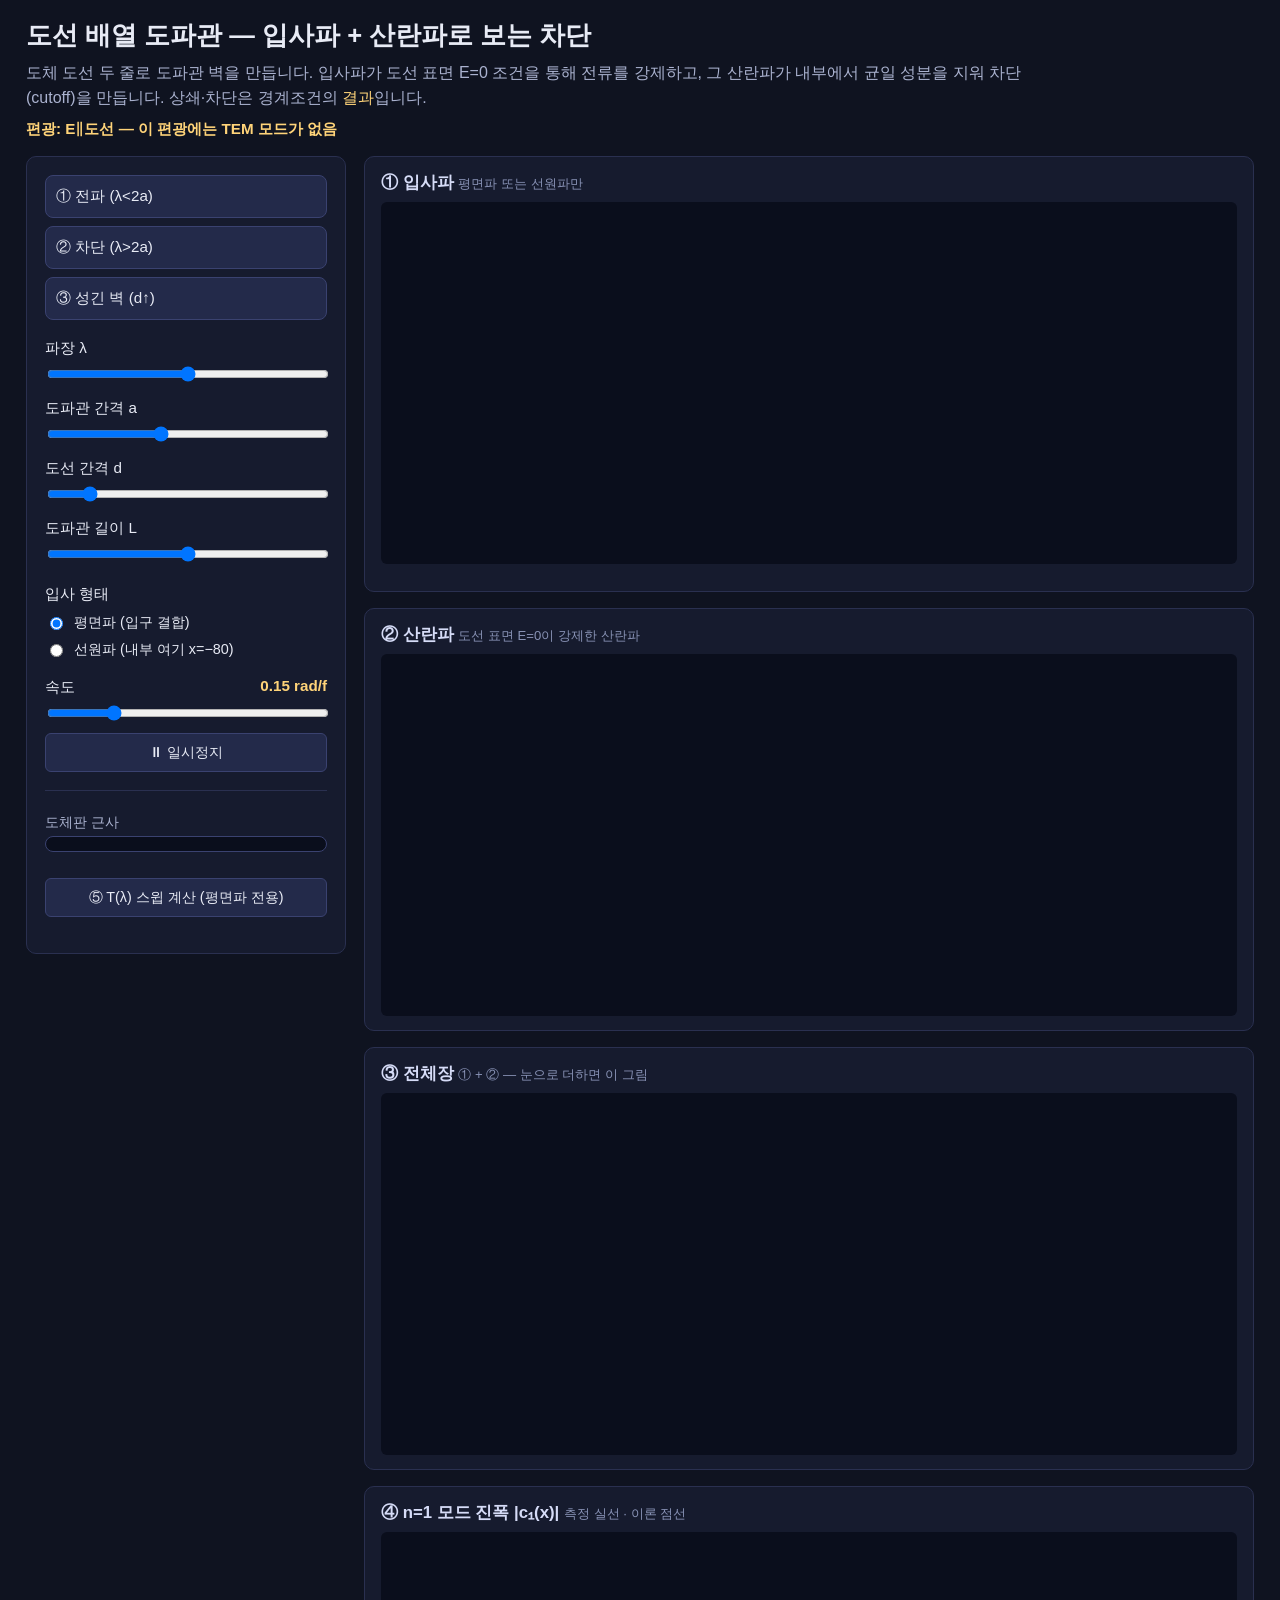
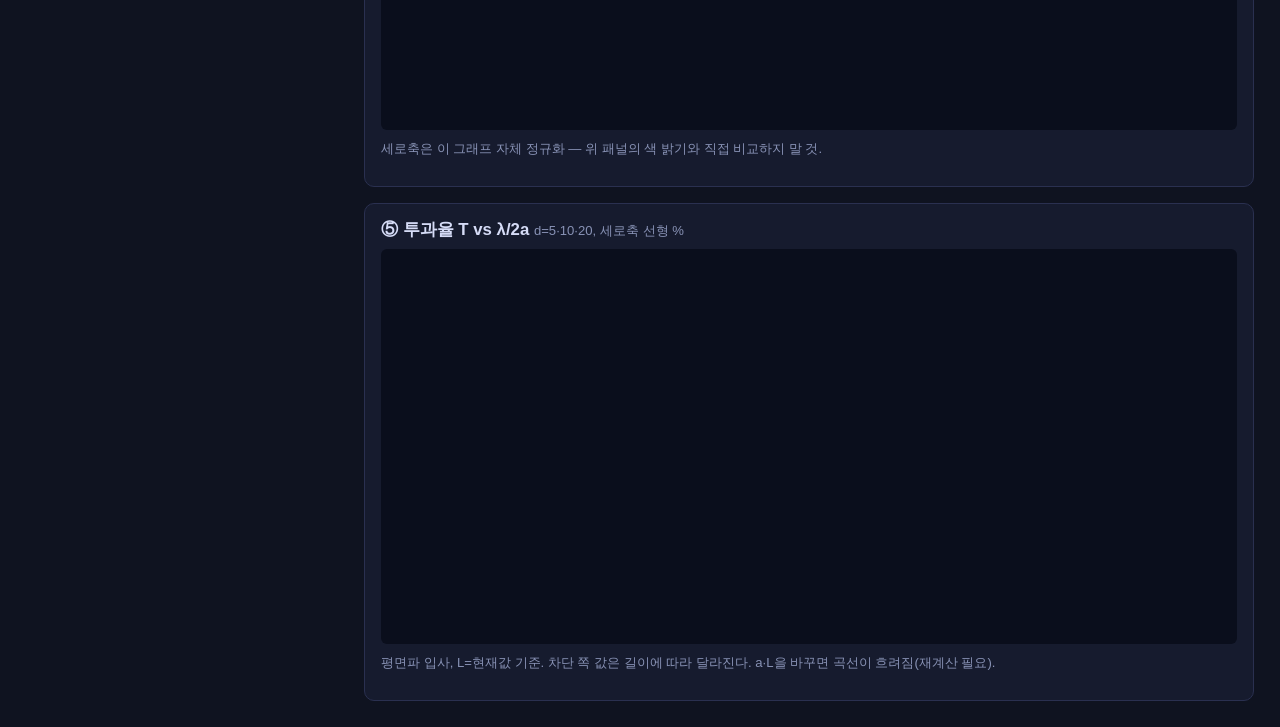
==== index.html @ bc23b17b "feat: HTML 골격 + 프로젝터용 다크 테마 CSS(단일열·게이지·프리셋) Co-Authored-By: Claude Opus 4.8 <noreply@anthropic.com>" ====
<!DOCTYPE html>
<html lang="ko">
<head>
<meta charset="UTF-8">
<meta name="viewport" content="width=device-width, initial-scale=1.0">
<title>도선 배열 도파관 — 입사파 + 산란파로 보는 차단</title>
<link rel="stylesheet" href="style.css">
</head>
<body>
<header class="app-header">
  <h1>도선 배열 도파관 — 입사파 + 산란파로 보는 차단</h1>
  <p class="subtitle">도체 도선 두 줄로 도파관 벽을 만듭니다. 입사파가 도선 표면 E=0 조건을 통해 전류를 강제하고,
     그 산란파가 내부에서 균일 성분을 지워 차단(cutoff)을 만듭니다. 상쇄·차단은 경계조건의 <em>결과</em>입니다.</p>
  <p class="polar-fixed">편광: E∥도선 — 이 편광에는 TEM 모드가 없음</p>
</header>

<div class="app">
  <aside class="controls">
    <section class="control-group presets">
      <button id="presetProp" class="preset">① 전파 (λ&lt;2a)</button>
      <button id="presetCut" class="preset">② 차단 (λ&gt;2a)</button>
      <button id="presetSparse" class="preset">③ 성긴 벽 (d↑)</button>
    </section>

    <section class="control-group">
      <label class="slider-label">파장 λ <span class="readout" id="lambdaVal"></span></label>
      <input type="range" id="lambda" step="2">
      <label class="slider-label">도파관 간격 a <span class="readout" id="aVal"></span></label>
      <input type="range" id="aGap" min="40" max="90" step="2" value="60">
      <label class="slider-label">도선 간격 d <span class="readout" id="dVal"></span></label>
      <input type="range" id="dWire" min="2" max="25" step="1" value="5">
      <label class="slider-label">도파관 길이 L <span class="readout" id="lenVal"></span></label>
      <input type="range" id="lenL" min="200" max="400" step="20" value="300">
    </section>

    <section class="control-group">
      <label class="slider-label">입사 형태</label>
      <label class="radio-row"><input type="radio" name="incType" value="plane" checked> 평면파 (입구 결합)</label>
      <label class="radio-row"><input type="radio" name="incType" value="line"> 선원파 (내부 여기 x=−80)</label>
    </section>

    <section class="control-group">
      <label class="slider-label">속도 <span class="readout" id="speedVal">0.15 rad/f</span></label>
      <input type="range" id="speed" min="0.05" max="0.50" step="0.05" value="0.15">
      <button id="pauseBtn">⏸ 일시정지</button>
    </section>

    <section class="control-group info-box">
      <div class="info" id="cutoffBadge"></div>
      <div class="info" id="freqInfo"></div>
      <div class="info" id="kappaInfo"></div>
      <div class="info" id="kappaCompare"></div>
      <div class="gauge-wrap"><div class="gauge-label">도체판 근사</div><div class="gauge"><div class="gauge-fill" id="plateGauge"></div></div></div>
      <div class="note" id="plateGaugeCap"></div>
      <div class="info" id="leakInfo"></div>
      <div class="info" id="transInfo"></div>
      <div class="info" id="swrInfo"></div>
    </section>

    <section class="control-group">
      <button id="sweepBtn">⑤ T(λ) 스윕 계산 (평면파 전용)</button>
      <div class="note" id="sweepStatus"></div>
    </section>
  </aside>

  <main class="panels">
    <section class="panel"><h3>① 입사파 <span class="sub">평면파 또는 선원파만</span></h3><div class="cv-wrap"><canvas id="cvInc"></canvas></div>
      <p class="note" id="incCap"></p></section>
    <section class="panel"><h3>② 산란파 <span class="sub">도선 표면 E=0이 강제한 산란파</span> <span id="phasorLegend" class="legend"></span></h3><div class="cv-wrap"><canvas id="cvScat"></canvas></div></section>
    <section class="panel"><h3>③ 전체장 <span class="sub">① + ② — 눈으로 더하면 이 그림</span></h3><div class="cv-wrap"><canvas id="cvTot"></canvas></div></section>
    <section class="panel"><h3>④ n=1 모드 진폭 |c₁(x)| <span class="sub">측정 실선 · 이론 점선</span></h3><div class="cv-wrap"><canvas id="cvGraph"></canvas></div>
      <p class="note">세로축은 이 그래프 자체 정규화 — 위 패널의 색 밝기와 직접 비교하지 말 것.</p></section>
    <section class="panel panel-sweep"><h3>⑤ 투과율 T vs λ/2a <span class="sub">d=5·10·20, 세로축 선형 %</span></h3><div class="cv-wrap"><canvas id="cvSweep"></canvas></div>
      <p class="note">평면파 입사, L=현재값 기준. 차단 쪽 값은 길이에 따라 달라진다. a·L을 바꾸면 곡선이 흐려짐(재계산 필요).</p></section>
  </main>
</div>

<script src="hankel.js"></script>
<script src="core.js"></script>
<script src="field.js"></script>
<script src="diag.js"></script>
<script src="render.js"></script>
<script src="sweep.js"></script>
<script src="main.js"></script>
</body>
</html>
---- style.css ----
* { box-sizing: border-box; }
html, body { margin: 0; padding: 0; background: #0f1320; color: #e8ebf5;
  font-family: "Segoe UI", "Malgun Gothic", sans-serif; }
.app-header { padding: 18px 26px 6px; }
.app-header h1 { margin: 0 0 8px; font-size: 1.6rem; }        /* 프로젝터용 확대 */
.subtitle { margin: 0; color: #aab2cf; font-size: 1.0rem; max-width: 1000px; line-height: 1.55; }
.subtitle em { color: #ffd479; font-style: normal; }
.polar-fixed { margin: 8px 0 0; color: #ffd479; font-size: 0.95rem; font-weight: 600; }

.app { display: grid; grid-template-columns: 320px 1fr; gap: 18px; padding: 10px 26px 26px; align-items: start; }
.controls { background: #161b2e; border: 1px solid #2a3050; border-radius: 10px;
  padding: 18px; position: sticky; top: 14px; }
.control-group { margin-bottom: 18px; }
.slider-label { display: flex; justify-content: space-between; font-size: 0.95rem; margin: 12px 0 5px; }
.readout { color: #ffd479; font-weight: 600; }
input[type="range"] { width: 100%; }

.presets { display: flex; flex-direction: column; gap: 8px; }
.preset { background: #232a4a; color: #e8ebf5; border: 1px solid #3a4270; border-radius: 8px;
  padding: 10px; font-size: 0.95rem; cursor: pointer; text-align: left; }
.preset:hover { background: #2e3766; }
.radio-row { display: flex; align-items: center; gap: 8px; font-size: 0.9rem; margin: 8px 0; cursor: pointer; }
#pauseBtn, #sweepBtn { width: 100%; margin-top: 8px; background: #232a4a; color: #e8ebf5;
  border: 1px solid #3a4270; border-radius: 6px; padding: 9px; font-size: 0.9rem; cursor: pointer; }
#pauseBtn:hover, #sweepBtn:hover { background: #2e3766; }
#sweepBtn:disabled { opacity: 0.45; cursor: not-allowed; }

.info-box { border-top: 1px solid #2a3050; padding-top: 10px; }
.info { font-size: 0.92rem; color: #c3cae8; line-height: 1.5; margin-top: 8px; }
.note { font-size: 0.82rem; color: #8892b5; line-height: 1.6; margin-top: 8px; }
.gauge-wrap { margin-top: 12px; }
.gauge-label { font-size: 0.88rem; color: #aab2cf; margin-bottom: 4px; }
.gauge { width: 100%; height: 16px; background: #0a0e1c; border: 1px solid #3a4270; border-radius: 8px; overflow: hidden; }
.gauge-fill { height: 100%; width: 0%; background: linear-gradient(90deg, #5b9bff, #7fd6ff); transition: width 0.15s; }

.panels { display: grid; grid-template-columns: 1fr; gap: 16px; align-items: start; }  /* 단일 열 */
.panel { background: #161b2e; border: 1px solid #2a3050; border-radius: 10px; padding: 14px 16px; }
.panel h3 { margin: 0 0 8px; font-size: 1.05rem; color: #d6dcf7; }
.panel h3 .sub { font-size: 0.82rem; color: #8892b5; font-weight: 400; }
.legend { font-size: 0.8rem; color: #ffd479; margin-left: 8px; }
.cv-wrap { position: relative; width: 100%; display: block; }
.cv-wrap canvas { width: 100%; height: auto; display: block; background: #0a0e1c; border-radius: 6px; }
#cvInc, #cvScat, #cvTot { aspect-ratio: 520 / 220; }
#cvGraph { aspect-ratio: 520 / 120; }
#cvSweep { aspect-ratio: 520 / 240; }
.cv-label { position: absolute; font-size: 0.74rem; line-height: 1; pointer-events: none; white-space: nowrap; }
.cv-label-center { transform: translateX(-50%); }
.stale { opacity: 0.35; }

@media (max-width: 980px) { .app { grid-template-columns: 1fr; } .controls { position: static; } }
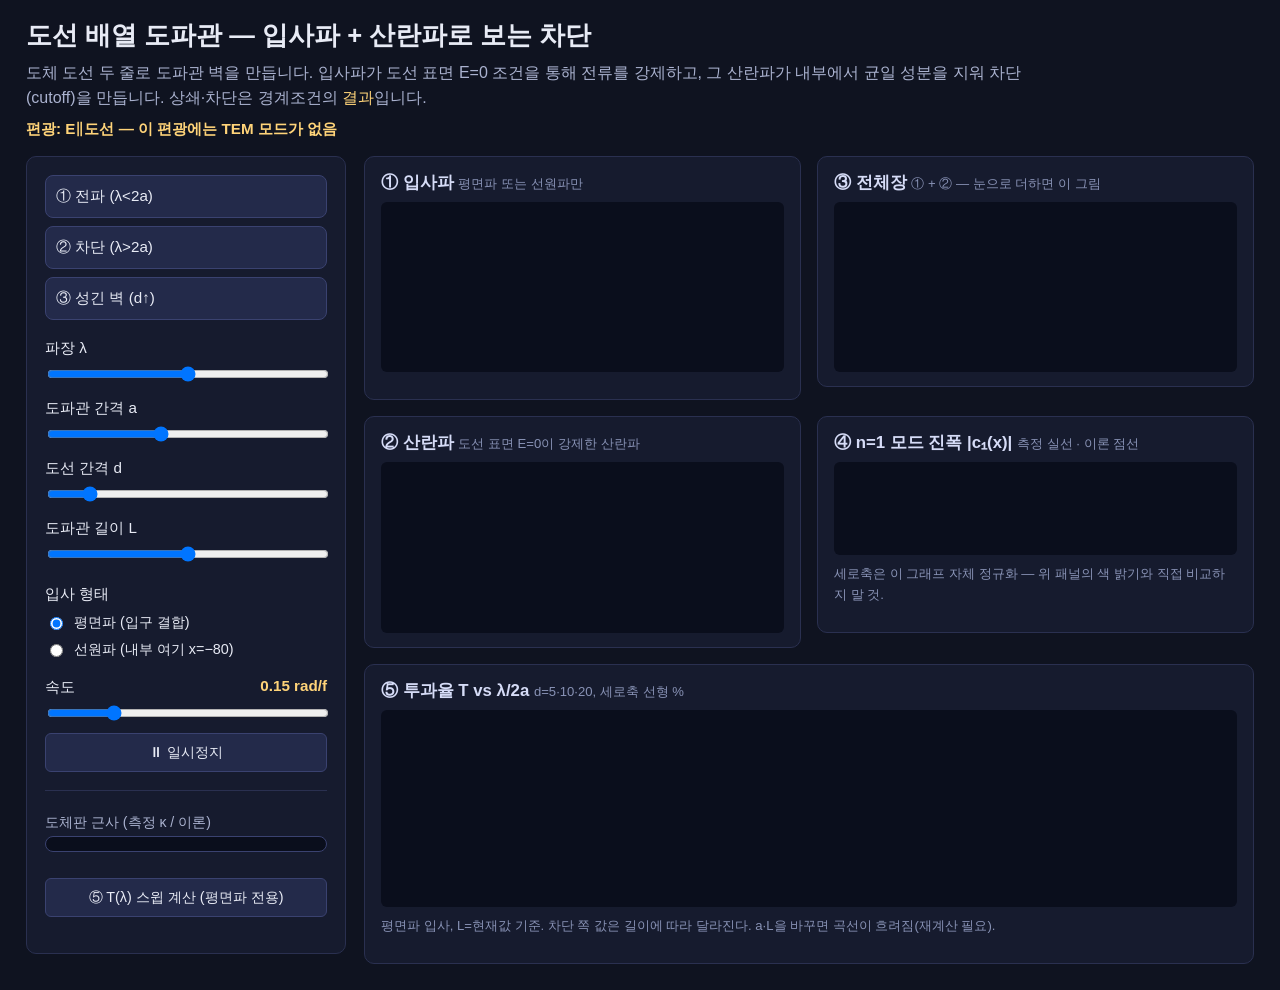
==== commit 3194a282: "feat: 패널 3행2열 배치(⑤ 전폭) + 도체판 근사 상태 배지(d/λ) — 사용자 요청 Co-Authored-By: Claude Opus 4.8 <noreply@anthrop" ====
--- a/index.html
+++ b/index.html
@@ -50,7 +50,8 @@
       <div class="info" id="freqInfo"></div>
       <div class="info" id="kappaInfo"></div>
       <div class="info" id="kappaCompare"></div>
-      <div class="gauge-wrap"><div class="gauge-label">도체판 근사</div><div class="gauge"><div class="gauge-fill" id="plateGauge"></div></div></div>
+      <div class="plate-badge" id="plateBadge"></div>
+      <div class="gauge-wrap"><div class="gauge-label">도체판 근사 (측정 κ / 이론)</div><div class="gauge"><div class="gauge-fill" id="plateGauge"></div></div></div>
       <div class="note" id="plateGaugeCap"></div>
       <div class="info" id="leakInfo"></div>
       <div class="info" id="transInfo"></div>
@@ -66,8 +67,8 @@
   <main class="panels">
     <section class="panel"><h3>① 입사파 <span class="sub">평면파 또는 선원파만</span></h3><div class="cv-wrap"><canvas id="cvInc"></canvas></div>
       <p class="note" id="incCap"></p></section>
+    <section class="panel"><h3>③ 전체장 <span class="sub">① + ② — 눈으로 더하면 이 그림</span></h3><div class="cv-wrap"><canvas id="cvTot"></canvas></div></section>
     <section class="panel"><h3>② 산란파 <span class="sub">도선 표면 E=0이 강제한 산란파</span> <span id="phasorLegend" class="legend"></span></h3><div class="cv-wrap"><canvas id="cvScat"></canvas></div></section>
-    <section class="panel"><h3>③ 전체장 <span class="sub">① + ② — 눈으로 더하면 이 그림</span></h3><div class="cv-wrap"><canvas id="cvTot"></canvas></div></section>
     <section class="panel"><h3>④ n=1 모드 진폭 |c₁(x)| <span class="sub">측정 실선 · 이론 점선</span></h3><div class="cv-wrap"><canvas id="cvGraph"></canvas></div>
       <p class="note">세로축은 이 그래프 자체 정규화 — 위 패널의 색 밝기와 직접 비교하지 말 것.</p></section>
     <section class="panel panel-sweep"><h3>⑤ 투과율 T vs λ/2a <span class="sub">d=5·10·20, 세로축 선형 %</span></h3><div class="cv-wrap"><canvas id="cvSweep"></canvas></div>
--- a/style.css
+++ b/style.css
@@ -33,7 +33,16 @@
 .gauge { width: 100%; height: 16px; background: #0a0e1c; border: 1px solid #3a4270; border-radius: 8px; overflow: hidden; }
 .gauge-fill { height: 100%; width: 0%; background: linear-gradient(90deg, #5b9bff, #7fd6ff); transition: width 0.15s; }
 
-.panels { display: grid; grid-template-columns: 1fr; gap: 16px; align-items: start; }  /* 단일 열 */
+/* 도체판 근사 상태 배지 (d/λ 기준) — 비어 있으면 숨김, main.js가 good/warn/bad 클래스 부여 */
+.plate-badge { margin-top: 10px; padding: 9px 11px; border-radius: 8px; font-size: 0.92rem;
+  font-weight: 600; display: flex; align-items: center; gap: 8px; }
+.plate-badge:empty { display: none; }
+.plate-badge.good { background: rgba(58,160,90,0.15); border: 1px solid #3aa05a; color: #8ff0b0; }
+.plate-badge.warn { background: rgba(200,160,60,0.15); border: 1px solid #c8a03c; color: #ffd479; }
+.plate-badge.bad  { background: rgba(200,80,80,0.15);  border: 1px solid #c85050; color: #ff9f9f; }
+
+.panels { display: grid; grid-template-columns: 1fr 1fr; gap: 16px; align-items: start; }  /* 3행 2열 */
+.panel-sweep { grid-column: 1 / -1; }   /* ⑤ 스윕은 아래 한 줄 전폭 */
 .panel { background: #161b2e; border: 1px solid #2a3050; border-radius: 10px; padding: 14px 16px; }
 .panel h3 { margin: 0 0 8px; font-size: 1.05rem; color: #d6dcf7; }
 .panel h3 .sub { font-size: 0.82rem; color: #8892b5; font-weight: 400; }
@@ -42,9 +51,10 @@
 .cv-wrap canvas { width: 100%; height: auto; display: block; background: #0a0e1c; border-radius: 6px; }
 #cvInc, #cvScat, #cvTot { aspect-ratio: 520 / 220; }
 #cvGraph { aspect-ratio: 520 / 120; }
-#cvSweep { aspect-ratio: 520 / 240; }
+#cvSweep { aspect-ratio: 1040 / 240; }   /* 전폭 한 줄 */
 .cv-label { position: absolute; font-size: 0.74rem; line-height: 1; pointer-events: none; white-space: nowrap; }
 .cv-label-center { transform: translateX(-50%); }
 .stale { opacity: 0.35; }
 
-@media (max-width: 980px) { .app { grid-template-columns: 1fr; } .controls { position: static; } }
+@media (max-width: 980px) { .app { grid-template-columns: 1fr; } .controls { position: static; }
+  .panels { grid-template-columns: 1fr; } .panel-sweep { grid-column: auto; } }
